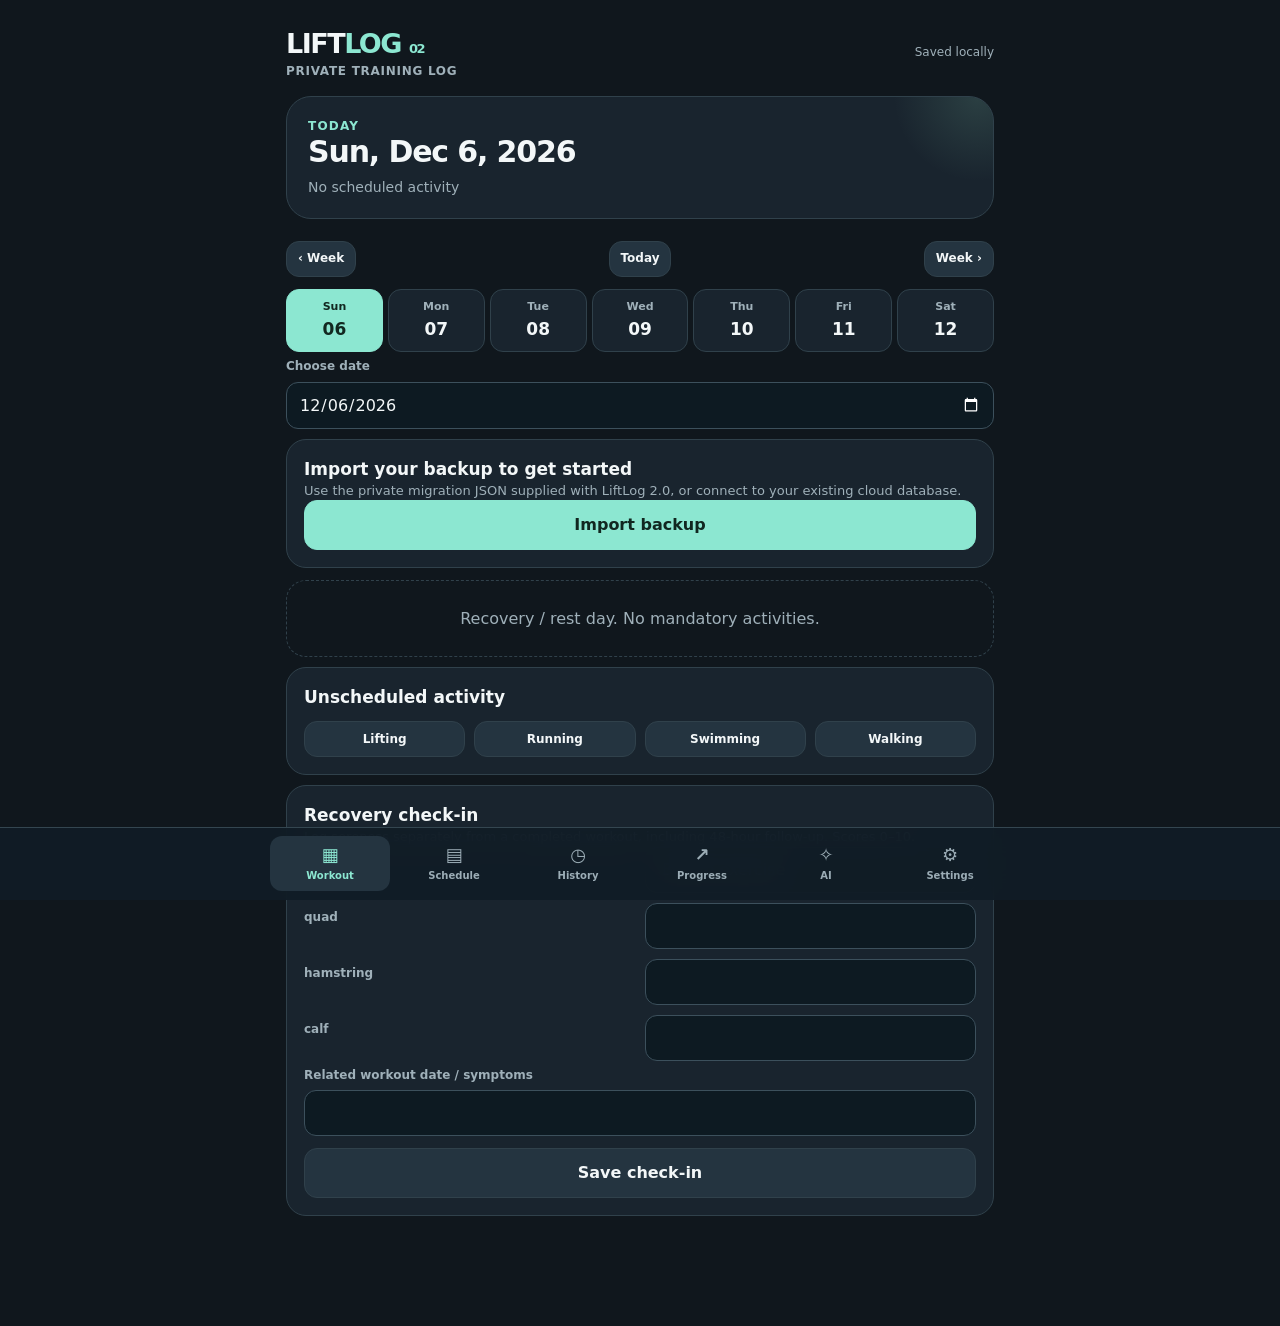
==== index.html @ 9afb6d5c "Add files via upload" ====
<!doctype html><html lang="en"><head><meta charset="utf-8"><meta name="viewport" content="width=device-width, initial-scale=1, viewport-fit=cover"><meta name="theme-color" content="#10171d"><meta name="description" content="Private local-first workout tracker"><meta http-equiv="Content-Security-Policy" content="default-src 'self'; script-src 'self' https://accounts.google.com; style-src 'self' 'unsafe-inline' https://accounts.google.com; img-src 'self' data: https://*.googleusercontent.com; connect-src 'self' https://sheets.googleapis.com https://accounts.google.com https://www.googleapis.com; frame-src https://accounts.google.com; object-src 'none'; base-uri 'self'; form-action 'self'"><link rel="manifest" href="manifest.webmanifest"><link rel="icon" href="icon-192.png"><link rel="stylesheet" href="style.css"><title>LiftLog 2.0</title></head><body><div class="app"><header class="top"><div><div class="brand">LIFT<span>LOG</span> <span class="small muted">02</span></div><div class="sub">Private training log</div></div><div class="statusbar" id="status">Opening local database…</div></header><div id="error" role="alert"></div><main id="view" aria-live="off"></main></div><nav class="bottom-nav"><div class="nav-inner" id="nav"></div></nav><div id="toast" class="toast hidden" role="status"></div><input id="import-file" type="file" accept=".json,application/json" hidden><script type="module" src="app.js"></script></body></html>
---- style.css ----
:root{color-scheme:dark;--bg:#0b141b;--panel:#15232d;--panel2:#1b2d38;--line:#30414b;--text:#f3f7f8;--muted:#9fb0b9;--mint:#a4efc6;--mintdark:#15392f;--orange:#ffd2a5;--danger:#ffc0bd;--radius:20px}
*{box-sizing:border-box}body{margin:0;background:var(--bg);color:var(--text);font:16px/1.45 system-ui,-apple-system,"Segoe UI",sans-serif;-webkit-font-smoothing:antialiased}button,input,textarea,select{font:inherit}button{cursor:pointer}button:disabled{opacity:.45;cursor:not-allowed}button:focus-visible,input:focus-visible,select:focus-visible,textarea:focus-visible{outline:3px solid var(--mint);outline-offset:2px}
.app{max-width:740px;min-height:100dvh;margin:0 auto;padding:0 16px 118px}.top{padding:24px 0 15px;display:flex;align-items:center;justify-content:space-between;gap:8px}.brand{font-size:27px;font-weight:850;letter-spacing:-1.5px}.brand span{color:var(--mint)}.sub{font-size:12px;color:var(--muted);letter-spacing:.06em;text-transform:uppercase;font-weight:700}.top-right{text-align:right}.top-right .date{font-size:13px;font-weight:650}
h1,h2,h3,p{margin:0}h1{font-size:30px;letter-spacing:-1.15px;line-height:1.12}h2{font-size:19px;letter-spacing:-.3px}h3{font-size:17px}.muted{color:var(--muted)}.small{font-size:13px}.xs{font-size:11px}.strong{font-weight:750}.eyebrow{font-size:12px;text-transform:uppercase;letter-spacing:.1em;font-weight:800;color:var(--mint)}.lead{font-size:14px;margin-top:8px;color:var(--muted)}
.hero{background:linear-gradient(125deg,#213f3a 0%,#172b34 53%,#182632 100%);border:1px solid #335247;padding:21px;border-radius:25px;position:relative;overflow:hidden}.hero:after{content:"";position:absolute;width:170px;height:170px;background:radial-gradient(circle,#9ff0c722,transparent 70%);right:-70px;top:-85px;pointer-events:none}.hero .tag{display:inline-flex;padding:5px 10px;border:1px solid #5b8473;border-radius:20px;color:var(--mint);font-size:11px;font-weight:800;letter-spacing:.06em;margin-bottom:12px}.hero-title{font-size:25px;font-weight:780;letter-spacing:-.8px}.hero-detail{margin-top:6px;font-size:14px;color:#bed1d1}.hero-meta{display:flex;gap:10px;align-items:center;margin-top:15px;flex-wrap:wrap}.pill{display:inline-block;border-radius:30px;border:1px solid var(--line);padding:5px 10px;color:var(--muted);font-size:12px;font-weight:700}.hero .pill{border-color:#46675d;color:#d9eee8}
.section{margin-top:22px}.section-head{display:flex;align-items:center;justify-content:space-between;margin-bottom:11px;gap:12px}.label{display:block;color:var(--muted);font-size:12px;font-weight:750;margin-bottom:6px}.weekday-strip{display:grid;grid-template-columns:repeat(7,minmax(0,1fr));gap:5px}.day{min-width:0;background:var(--panel);border:1px solid var(--line);border-radius:13px;padding:9px 0 10px;text-align:center;color:var(--muted);font-size:11px;font-weight:750}.day .number{display:block;margin-top:2px;font-size:17px;font-weight:750;color:var(--text)}.day.active{background:var(--mint);border-color:var(--mint);color:#0d2922}.day.active .number{color:#0d2922}.day.today:not(.active){border-color:#a4efc688}.day.rest .number{font-size:14px}
.card{border:1px solid var(--line);background:var(--panel);border-radius:var(--radius);padding:17px}.card+.card{margin-top:12px}.card-title{display:flex;gap:8px;align-items:center;justify-content:space-between}.flex{display:flex;align-items:center;gap:8px}.between{display:flex;align-items:center;justify-content:space-between;gap:10px}.wrap{flex-wrap:wrap}.stack{display:grid;gap:10px}.button{border:1px solid var(--line);border-radius:13px;padding:12px 15px;background:var(--panel2);color:var(--text);font-weight:750;min-height:44px}.button.primary{background:var(--mint);border-color:var(--mint);color:#112720}.button.danger{color:var(--danger);border-color:#754b4c}.button.ghost{background:transparent}.button.mini{font-size:12px;min-height:36px;padding:7px 11px}.button.full{width:100%}.button-row{display:flex;gap:9px;flex-wrap:wrap}.button-row>*{flex:1}.button.thin{padding:7px 11px;min-height:36px;font-size:12px}.text-btn{background:none;border:0;color:var(--mint);padding:5px;font-size:13px;font-weight:750}.danger-text{color:var(--danger)}
.exercise-title{font-size:17px;font-weight:750;line-height:1.25}.exercise-sub{font-size:12px;color:var(--muted);margin-top:3px}.exercise-card{padding:17px 13px 15px}.set-head,.set-row{display:grid;grid-template-columns:24px minmax(0,1fr) minmax(0,1fr) 49px;gap:8px;align-items:center}.set-head{margin-top:17px;font-weight:750;font-size:11px;color:var(--muted);text-transform:uppercase;letter-spacing:.06em;padding:0 2px 6px}.set-row{margin-bottom:9px}.set-number{font-size:13px;color:var(--muted);text-align:center;font-weight:800}.num{min-width:0;width:100%;border:1px solid #3e505c;border-radius:12px;background:#0c1820;color:var(--text);min-height:50px;text-align:center;padding:6px 5px;font-size:18px;font-weight:800;appearance:textfield}.num::-webkit-inner-spin-button,.num::-webkit-outer-spin-button{appearance:none;margin:0}.num:focus{border-color:var(--mint)}.set-done{width:49px;height:49px;border-radius:13px;border:1px solid #435760;background:#263741;color:#bacbd0;font-size:25px;font-weight:800}.set-done.checked{background:var(--mint);border-color:var(--mint);color:#122b22}.set-row.is-done .num{border-color:#396354}.extra-actions{display:flex;align-items:center;gap:9px;flex-wrap:wrap;margin-top:4px}.extra-actions button{color:var(--mint);border:0;background:transparent;font-size:13px;font-weight:750;padding:7px 5px}.extra-actions .remove{color:var(--danger)}.progressbar{height:7px;border-radius:20px;background:#354b4c;overflow:hidden;margin-top:13px}.progressbar>div{height:100%;width:0;background:var(--mint);transition:width .2s}
.note{border-left:3px solid #779889;background:#20332f;border-radius:8px;padding:11px 12px;font-size:13px;color:#d4ebe0}.warning{border-left-color:#bd965f;background:#3b3024;color:#fff0d8}.empty{padding:26px 14px;text-align:center;color:var(--muted);border:1px dashed var(--line);border-radius:var(--radius)}.empty .emoji{font-size:34px;display:block;margin-bottom:8px}
.field{width:100%;background:#0d1a22;border:1px solid #3c505c;color:var(--text);border-radius:12px;min-height:46px;padding:10px 12px;font-size:16px}.field option{background:#15232d}.formgrid{display:grid;grid-template-columns:1fr 1fr;gap:10px}.input-row{display:flex;gap:8px;align-items:center}.input-row>*:first-child{flex:1;min-width:0}.list-row{display:flex;align-items:center;gap:10px;padding:13px 0;border-bottom:1px solid var(--line)}.list-row:last-child{border-bottom:0}.list-main{flex:1;min-width:0}.list-main .strong{overflow-wrap:anywhere}.line{border:0;border-top:1px solid var(--line);margin:14px 0}.stat-grid{display:grid;grid-template-columns:1fr 1fr;gap:9px}.stat{background:#0d1b22;border:1px solid #344652;border-radius:14px;padding:12px}.stat-num{font-size:22px;font-weight:850;letter-spacing:-.6px}.stat-label{font-size:11px;color:var(--muted);font-weight:750;text-transform:uppercase}.chart{width:100%;display:block;height:185px;overflow:visible}.chart text{font:11px system-ui;fill:#a8bfc3}.chart .grid{stroke:#354752;stroke-width:1}.chart .poly{fill:none;stroke:#a4efc6;stroke-width:3;stroke-linecap:round;stroke-linejoin:round}.chart .dot{fill:#a4efc6;stroke:#16232c;stroke-width:2}.detail summary{cursor:pointer;font-weight:750;list-style:none}.detail summary::-webkit-details-marker{display:none}.history-set{display:flex;justify-content:space-between;gap:6px;border-bottom:1px solid #2e414b;padding:7px 0;font-size:13px}.history-set:last-child{border:0}.session-head{display:flex;justify-content:space-between;align-items:center;gap:10px}.kbd{background:#273941;border:1px solid var(--line);padding:2px 6px;border-radius:5px;font-size:12px}
.bottom-nav{position:fixed;bottom:0;left:0;right:0;background:#111d26ed;border-top:1px solid #344650;backdrop-filter:blur(16px);padding:8px max(14px,env(safe-area-inset-left)) calc(9px + env(safe-area-inset-bottom));z-index:20}.nav-inner{max-width:740px;margin:auto;display:grid;grid-template-columns:repeat(4,1fr);gap:4px}.nav{border:0;background:transparent;color:#9cadb6;border-radius:12px;min-height:55px;display:flex;flex-direction:column;justify-content:center;gap:3px;align-items:center;font-size:11px;font-weight:750}.nav .ico{font-size:21px;line-height:1.2}.nav.active{color:var(--mint);background:#22372f}.toast{position:fixed;z-index:40;left:50%;bottom:105px;transform:translateX(-50%);background:#d6f6e5;color:#10271d;padding:11px 16px;border-radius:12px;font-weight:750;font-size:13px;box-shadow:0 5px 24px #0006;max-width:90vw;text-align:center;pointer-events:none}.hidden{display:none!important}
.badge{font-size:11px;font-weight:750;border:1px solid #5c676c;border-radius:8px;padding:3px 7px;color:var(--muted)}.badge.opt{border-color:#826c4d;color:#ffdaaa}.badge.green{border-color:#547967;color:#abedc6}.tiny-date{font-size:12px;font-weight:800;color:var(--muted)}.settings-help{font-size:12px;color:var(--muted);margin-top:6px}.template-edit{display:grid;grid-template-columns:minmax(0,1fr) 70px 37px;gap:8px;align-items:end}.template-edit .field{min-height:43px;font-size:14px;padding:9px}.template-edit input[type="checkbox"]{accent-color:var(--mint);width:18px;height:18px}.template-opts{display:flex;gap:8px;align-items:center;margin-top:7px}.template-opts select{font-size:13px;min-height:36px;padding:5px 7px}.template-opts label{display:flex;align-items:center;gap:5px;font-size:13px;color:var(--muted)}.sep{margin:13px 0;border-top:1px solid var(--line)}.timestamp{font-size:12px;color:var(--muted)}
@media(max-width:360px){.app{padding-left:11px;padding-right:11px}.weekday-strip{gap:3px}.set-head,.set-row{gap:5px;grid-template-columns:21px minmax(0,1fr) minmax(0,1fr) 43px}.set-done{width:43px;height:48px}.card{padding:13px}.exercise-card{padding:14px 10px}}
@media(prefers-reduced-motion:reduce){*,*:before,*:after{scroll-behavior:auto!important;transition:none!important}}

:root{--mint:#8ce7d1;--bg:#10171d;--panel:#19242e;--panel2:#243440}body[data-theme=blue]{--mint:#94c7ff;--bg:#101a2a;--panel:#1a2940;--panel2:#253950}body[data-theme=purple]{--mint:#d5b5ff;--bg:#191522;--panel:#282135;--panel2:#352c45}body[data-theme=lime]{--mint:#c6ed83;--bg:#171b17;--panel:#242c24;--panel2:#303b30}.nav-inner{grid-template-columns:repeat(6,1fr)}.nav{font-size:10px}.nav .ico{font-size:18px}.card{margin:10px 0}.card+.card{margin-top:10px}.button{min-height:44px}.button.mini{min-height:36px}.hero{background:var(--panel);border-color:var(--line)}.hero .tag{border-color:var(--line)}.hero .pill{border-color:var(--line)}.nav.active{background:var(--panel2)}.chart .poly{stroke:var(--mint)}.chart .dot{fill:var(--mint)}.timer{position:sticky;top:0;z-index:10;background:var(--panel);border:1px solid var(--line);border-radius:16px;padding:10px;box-shadow:0 5px 18px #0005}.timer strong{font-variant-numeric:tabular-nums;font-size:28px}.timer .button{min-width:64px}.set-row,.set-head{grid-template-columns:28px minmax(0,1fr) minmax(0,1fr) 48px}.set-row .num{font-size:16px}.field{min-width:0}textarea.field{resize:vertical}.formgrid>*{min-width:0}.space{margin-top:12px}.compact{padding:12px}.exercise-card .field{margin:5px 0}details>summary{cursor:pointer;color:var(--mint);font-weight:700}.scroll{overflow:auto}.pre{white-space:pre-wrap;overflow-wrap:anywhere;font-size:12px}.error{color:var(--danger)}.success{color:var(--mint)}.nav{min-width:0}.day.active{color:#122820}.day.active .number{color:#122820}.label{margin-top:6px}input[type=checkbox]{accent-color:var(--mint);width:18px;height:18px}.statusbar{font-size:12px;color:var(--muted);text-align:right}.set-done.checked{background:var(--mint)}.button:focus-visible{outline-color:var(--mint)}.card h3{overflow-wrap:anywhere}.sticky-finish{margin-top:12px}.badge{white-space:normal}.app{padding-bottom:100px} @media(max-width:400px){.nav .ico{font-size:16px}.nav{font-size:9px}.timer .button{min-width:0;padding:8px}.timer strong{font-size:25px}}
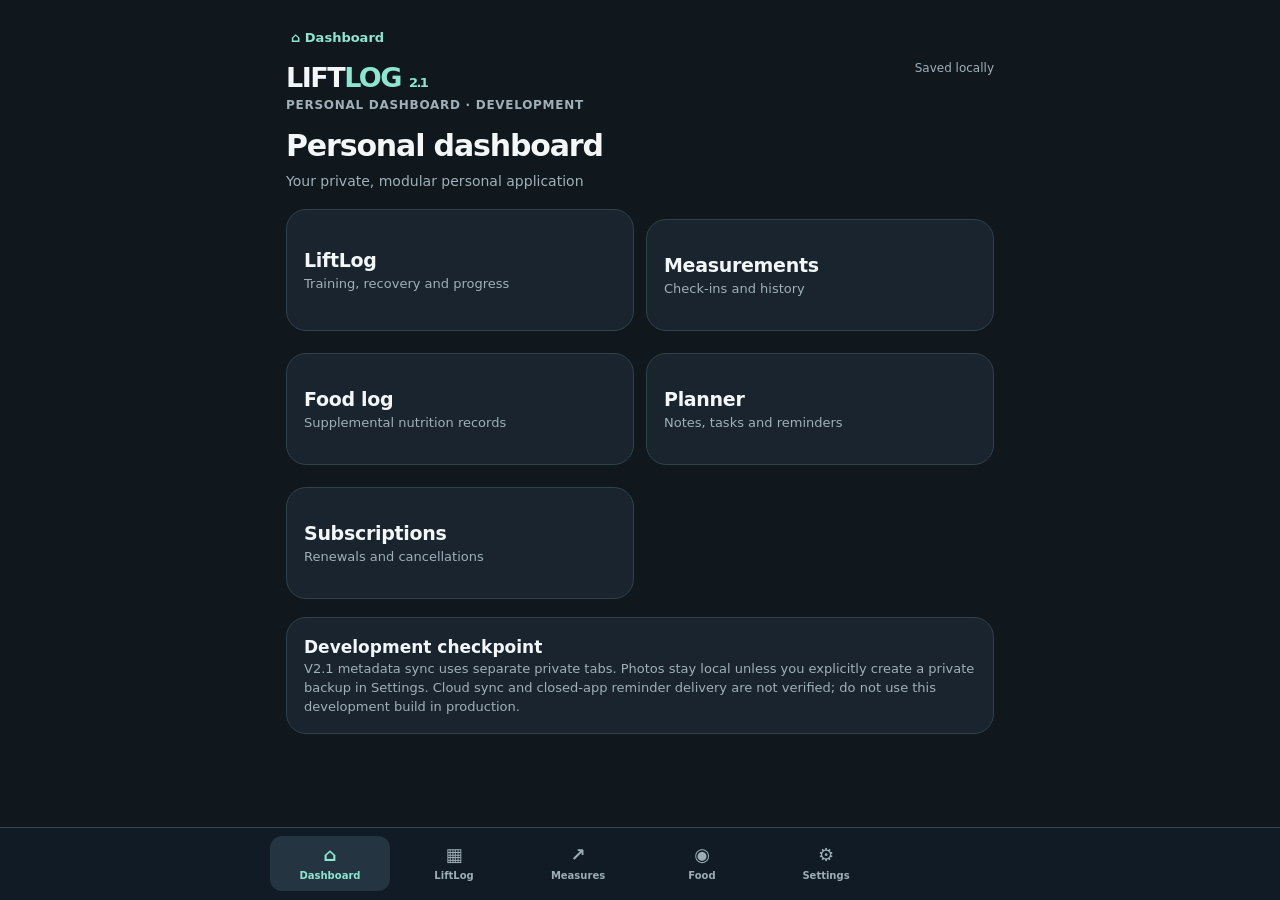
==== commit c0858f34: "Stage LiftLog V2.1 development checkpoint 4 (not for production)" ====
--- a/index.html
+++ b/index.html
@@ -1 +1 @@
-<!doctype html><html lang="en"><head><meta charset="utf-8"><meta name="viewport" content="width=device-width, initial-scale=1, viewport-fit=cover"><meta name="theme-color" content="#10171d"><meta name="description" content="Private local-first workout tracker"><meta http-equiv="Content-Security-Policy" content="default-src 'self'; script-src 'self' https://accounts.google.com; style-src 'self' 'unsafe-inline' https://accounts.google.com; img-src 'self' data: https://*.googleusercontent.com; connect-src 'self' https://sheets.googleapis.com https://accounts.google.com https://www.googleapis.com; frame-src https://accounts.google.com; object-src 'none'; base-uri 'self'; form-action 'self'"><link rel="manifest" href="manifest.webmanifest"><link rel="icon" href="icon-192.png"><link rel="stylesheet" href="style.css"><title>LiftLog 2.0</title></head><body><div class="app"><header class="top"><div><div class="brand">LIFT<span>LOG</span> <span class="small muted">02</span></div><div class="sub">Private training log</div></div><div class="statusbar" id="status">Opening local database…</div></header><div id="error" role="alert"></div><main id="view" aria-live="off"></main></div><nav class="bottom-nav"><div class="nav-inner" id="nav"></div></nav><div id="toast" class="toast hidden" role="status"></div><input id="import-file" type="file" accept=".json,application/json" hidden><script type="module" src="app.js"></script></body></html>
+<!doctype html><html lang="en"><head><meta charset="utf-8"><meta name="viewport" content="width=device-width, initial-scale=1, viewport-fit=cover"><meta name="theme-color" content="#10171d"><meta name="description" content="Private local-first workout tracker"><meta http-equiv="Content-Security-Policy" content="default-src 'self'; script-src 'self' https://accounts.google.com; style-src 'self' 'unsafe-inline' https://accounts.google.com; img-src 'self' data: https://*.googleusercontent.com; connect-src 'self' https://sheets.googleapis.com https://accounts.google.com https://www.googleapis.com; frame-src https://accounts.google.com; object-src 'none'; base-uri 'self'; form-action 'self'"><link rel="manifest" href="manifest.webmanifest"><link rel="icon" href="icon-192.png"><link rel="stylesheet" href="style.css"><title>Personal Dashboard 2.1 development</title></head><body><div class="app"><header class="top"><div><button class="text-btn dashboard-home" data-act="nav" data-v="dashboard">⌂ Dashboard</button><div class="brand">LIFT<span>LOG</span> <span class="small muted">2.1</span></div><div class="sub">Personal dashboard · development</div></div><div class="statusbar" id="status">Opening local database…</div></header><div id="error" role="alert"></div><main id="view" aria-live="off"></main></div><nav class="bottom-nav"><div class="nav-inner" id="nav"></div></nav><div id="toast" class="toast hidden" role="status"></div><input id="import-file" type="file" accept=".json,application/json" hidden><script type="module" src="app.js"></script></body></html>
--- a/style.css
+++ b/style.css
@@ -15,3 +15,8 @@
 @media(prefers-reduced-motion:reduce){*,*:before,*:after{scroll-behavior:auto!important;transition:none!important}}
 
 :root{--mint:#8ce7d1;--bg:#10171d;--panel:#19242e;--panel2:#243440}body[data-theme=blue]{--mint:#94c7ff;--bg:#101a2a;--panel:#1a2940;--panel2:#253950}body[data-theme=purple]{--mint:#d5b5ff;--bg:#191522;--panel:#282135;--panel2:#352c45}body[data-theme=lime]{--mint:#c6ed83;--bg:#171b17;--panel:#242c24;--panel2:#303b30}.nav-inner{grid-template-columns:repeat(6,1fr)}.nav{font-size:10px}.nav .ico{font-size:18px}.card{margin:10px 0}.card+.card{margin-top:10px}.button{min-height:44px}.button.mini{min-height:36px}.hero{background:var(--panel);border-color:var(--line)}.hero .tag{border-color:var(--line)}.hero .pill{border-color:var(--line)}.nav.active{background:var(--panel2)}.chart .poly{stroke:var(--mint)}.chart .dot{fill:var(--mint)}.timer{position:sticky;top:0;z-index:10;background:var(--panel);border:1px solid var(--line);border-radius:16px;padding:10px;box-shadow:0 5px 18px #0005}.timer strong{font-variant-numeric:tabular-nums;font-size:28px}.timer .button{min-width:64px}.set-row,.set-head{grid-template-columns:28px minmax(0,1fr) minmax(0,1fr) 48px}.set-row .num{font-size:16px}.field{min-width:0}textarea.field{resize:vertical}.formgrid>*{min-width:0}.space{margin-top:12px}.compact{padding:12px}.exercise-card .field{margin:5px 0}details>summary{cursor:pointer;color:var(--mint);font-weight:700}.scroll{overflow:auto}.pre{white-space:pre-wrap;overflow-wrap:anywhere;font-size:12px}.error{color:var(--danger)}.success{color:var(--mint)}.nav{min-width:0}.day.active{color:#122820}.day.active .number{color:#122820}.label{margin-top:6px}input[type=checkbox]{accent-color:var(--mint);width:18px;height:18px}.statusbar{font-size:12px;color:var(--muted);text-align:right}.set-done.checked{background:var(--mint)}.button:focus-visible{outline-color:var(--mint)}.card h3{overflow-wrap:anywhere}.sticky-finish{margin-top:12px}.badge{white-space:normal}.app{padding-bottom:100px} @media(max-width:400px){.nav .ico{font-size:16px}.nav{font-size:9px}.timer .button{min-width:0;padding:8px}.timer strong{font-size:25px}}
+.dashboard-grid{display:grid;grid-template-columns:repeat(2,minmax(0,1fr));gap:12px;margin:18px 0}.dashboard-tile{margin:0;text-align:left;color:var(--text);min-height:112px}.dashboard-home{margin-bottom:5px}.ai-count{background:#b62d35;color:white;padding:2px 5px;border-radius:10px;margin-left:3px}.progress-photo{display:block;width:100%;max-height:380px;object-fit:contain;border-radius:12px;margin:12px 0}.measurement-choice{display:block;padding:6px}.exercise-dialog{color:var(--text);background:var(--panel);max-height:85dvh;width:min(95vw,650px);border:1px solid var(--line);overflow:auto}.exercise-dialog::backdrop{background:#000a}#exercise-results{max-height:32dvh;overflow:auto}.dashboard-tile:focus-visible{outline:3px solid var(--mint)}
+
+.planner-entry{margin:12px 0;padding:12px;border:1px solid var(--line,#44515e);border-radius:10px}.note-text{white-space:pre-wrap;overflow-wrap:anywhere}.task-done{text-decoration:line-through;opacity:.65}.reminder-grid{display:grid;grid-template-columns:repeat(2,minmax(0,1fr));gap:8px}.reminder-grid label{padding:8px;border:1px solid var(--line,#44515e);border-radius:8px}.wrap-json{white-space:pre-wrap;overflow-wrap:anywhere;font-size:.8rem}.card svg{max-width:100%;height:auto}
+
+.measure-guide{display:block;width:140px;max-width:100%;height:auto;margin:8px auto}.compare-grid{display:grid;grid-template-columns:1fr 1fr;gap:8px;align-items:start}.compare-grid .progress-photo{width:100%;object-fit:contain;max-height:420px}
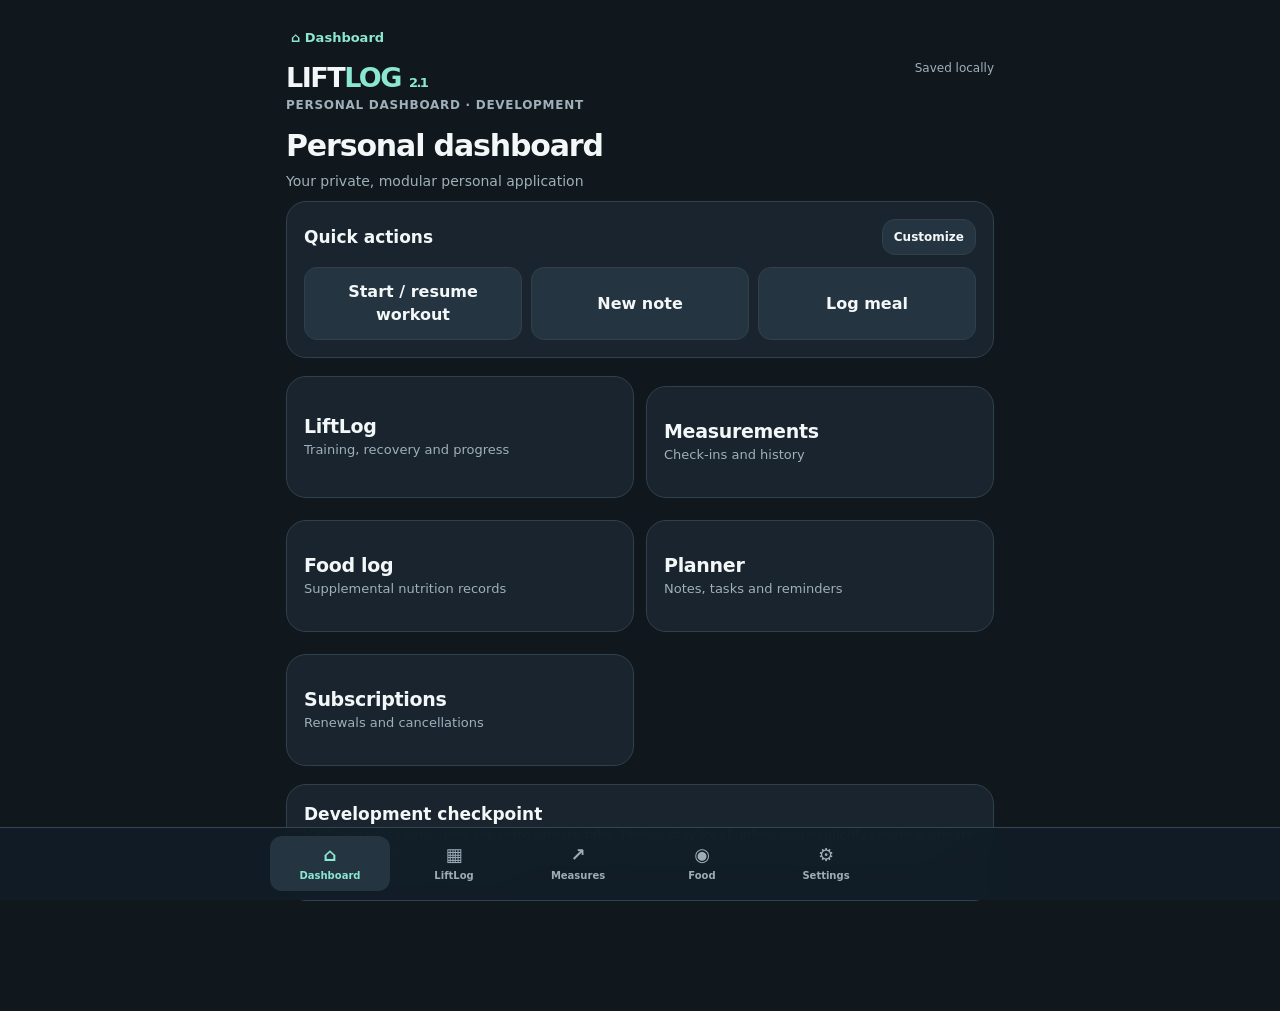
==== commit 8ac5ec06: "Allow same-origin OCR WebAssembly and Calendar API without enabling JS eval" ====
--- a/index.html
+++ b/index.html
@@ -1 +1 @@
-<!doctype html><html lang="en"><head><meta charset="utf-8"><meta name="viewport" content="width=device-width, initial-scale=1, viewport-fit=cover"><meta name="theme-color" content="#10171d"><meta name="description" content="Private local-first workout tracker"><meta http-equiv="Content-Security-Policy" content="default-src 'self'; script-src 'self' https://accounts.google.com; style-src 'self' 'unsafe-inline' https://accounts.google.com; img-src 'self' data: https://*.googleusercontent.com; connect-src 'self' https://sheets.googleapis.com https://accounts.google.com https://www.googleapis.com; frame-src https://accounts.google.com; object-src 'none'; base-uri 'self'; form-action 'self'"><link rel="manifest" href="manifest.webmanifest"><link rel="icon" href="icon-192.png"><link rel="stylesheet" href="style.css"><title>Personal Dashboard 2.1 development</title></head><body><div class="app"><header class="top"><div><button class="text-btn dashboard-home" data-act="nav" data-v="dashboard">⌂ Dashboard</button><div class="brand">LIFT<span>LOG</span> <span class="small muted">2.1</span></div><div class="sub">Personal dashboard · development</div></div><div class="statusbar" id="status">Opening local database…</div></header><div id="error" role="alert"></div><main id="view" aria-live="off"></main></div><nav class="bottom-nav"><div class="nav-inner" id="nav"></div></nav><div id="toast" class="toast hidden" role="status"></div><input id="import-file" type="file" accept=".json,application/json" hidden><script type="module" src="app.js"></script></body></html>
+<!doctype html><html lang="en"><head><meta charset="utf-8"><meta name="viewport" content="width=device-width, initial-scale=1, viewport-fit=cover"><meta name="theme-color" content="#10171d"><meta name="description" content="Private local-first workout tracker"><meta http-equiv="Content-Security-Policy" content="default-src 'self'; script-src 'self' 'wasm-unsafe-eval' https://accounts.google.com; worker-src 'self'; style-src 'self' 'unsafe-inline' https://accounts.google.com; img-src 'self' data: https://*.googleusercontent.com; connect-src 'self' https://sheets.googleapis.com https://accounts.google.com https://www.googleapis.com https://calendar.googleapis.com; frame-src https://accounts.google.com; object-src 'none'; base-uri 'self'; form-action 'self'"><link rel="manifest" href="manifest.webmanifest"><link rel="icon" href="icon-192.png"><link rel="stylesheet" href="style.css"><title>Personal Dashboard 2.1 development</title></head><body><div class="app"><header class="top"><div><button class="text-btn dashboard-home" data-act="nav" data-v="dashboard">⌂ Dashboard</button><div class="brand">LIFT<span>LOG</span> <span class="small muted">2.1</span></div><div class="sub">Personal dashboard · development</div></div><div class="statusbar" id="status">Opening local database…</div></header><div id="error" role="alert"></div><main id="view" aria-live="off"></main></div><nav class="bottom-nav"><div class="nav-inner" id="nav"></div></nav><div id="toast" class="toast hidden" role="status"></div><input id="import-file" type="file" accept=".json,application/json" hidden><script type="module" src="app.js"></script></body></html>
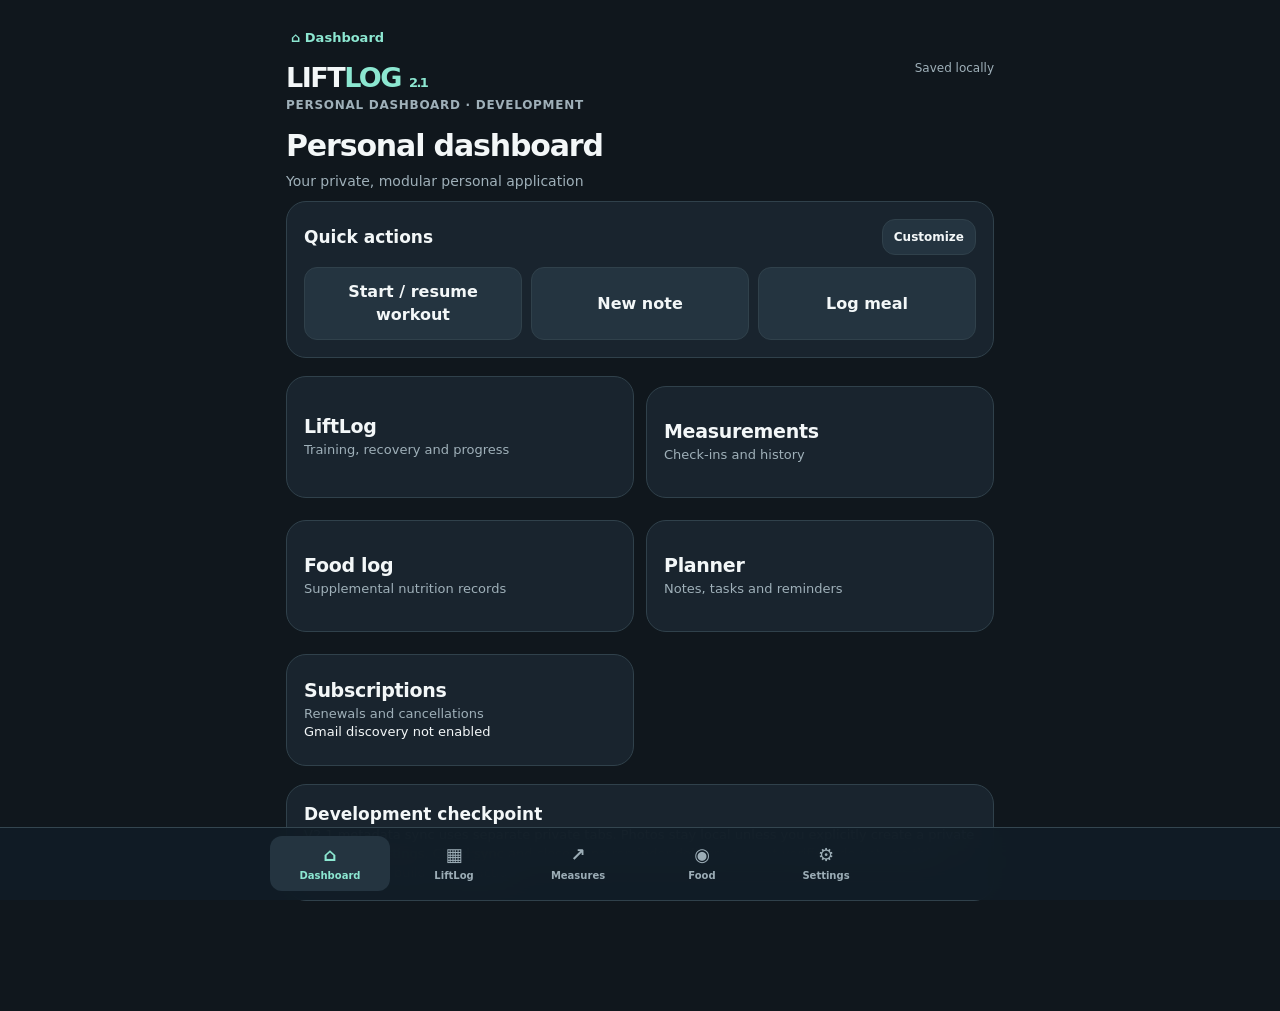
==== commit d9bc313a: "Allow read-only Gmail API requests under existing CSP" ====
--- a/index.html
+++ b/index.html
@@ -1 +1 @@
-<!doctype html><html lang="en"><head><meta charset="utf-8"><meta name="viewport" content="width=device-width, initial-scale=1, viewport-fit=cover"><meta name="theme-color" content="#10171d"><meta name="description" content="Private local-first workout tracker"><meta http-equiv="Content-Security-Policy" content="default-src 'self'; script-src 'self' 'wasm-unsafe-eval' https://accounts.google.com; worker-src 'self'; style-src 'self' 'unsafe-inline' https://accounts.google.com; img-src 'self' data: https://*.googleusercontent.com; connect-src 'self' https://sheets.googleapis.com https://accounts.google.com https://www.googleapis.com https://calendar.googleapis.com; frame-src https://accounts.google.com; object-src 'none'; base-uri 'self'; form-action 'self'"><link rel="manifest" href="manifest.webmanifest"><link rel="icon" href="icon-192.png"><link rel="stylesheet" href="style.css"><title>Personal Dashboard 2.1 development</title></head><body><div class="app"><header class="top"><div><button class="text-btn dashboard-home" data-act="nav" data-v="dashboard">⌂ Dashboard</button><div class="brand">LIFT<span>LOG</span> <span class="small muted">2.1</span></div><div class="sub">Personal dashboard · development</div></div><div class="statusbar" id="status">Opening local database…</div></header><div id="error" role="alert"></div><main id="view" aria-live="off"></main></div><nav class="bottom-nav"><div class="nav-inner" id="nav"></div></nav><div id="toast" class="toast hidden" role="status"></div><input id="import-file" type="file" accept=".json,application/json" hidden><script type="module" src="app.js"></script></body></html>
+<!doctype html><html lang="en"><head><meta charset="utf-8"><meta name="viewport" content="width=device-width, initial-scale=1, viewport-fit=cover"><meta name="theme-color" content="#10171d"><meta name="description" content="Private local-first workout tracker"><meta http-equiv="Content-Security-Policy" content="default-src 'self'; script-src 'self' 'wasm-unsafe-eval' https://accounts.google.com; worker-src 'self'; style-src 'self' 'unsafe-inline' https://accounts.google.com; img-src 'self' data: https://*.googleusercontent.com; connect-src 'self' https://sheets.googleapis.com https://accounts.google.com https://www.googleapis.com https://calendar.googleapis.com https://gmail.googleapis.com; frame-src https://accounts.google.com; object-src 'none'; base-uri 'self'; form-action 'self'"><link rel="manifest" href="manifest.webmanifest"><link rel="icon" href="icon-192.png"><link rel="stylesheet" href="style.css"><title>Personal Dashboard 2.1 development</title></head><body><div class="app"><header class="top"><div><button class="text-btn dashboard-home" data-act="nav" data-v="dashboard">⌂ Dashboard</button><div class="brand">LIFT<span>LOG</span> <span class="small muted">2.1</span></div><div class="sub">Personal dashboard · development</div></div><div class="statusbar" id="status">Opening local database…</div></header><div id="error" role="alert"></div><main id="view" aria-live="off"></main></div><nav class="bottom-nav"><div class="nav-inner" id="nav"></div></nav><div id="toast" class="toast hidden" role="status"></div><input id="import-file" type="file" accept=".json,application/json" hidden><script type="module" src="app.js"></script></body></html>
